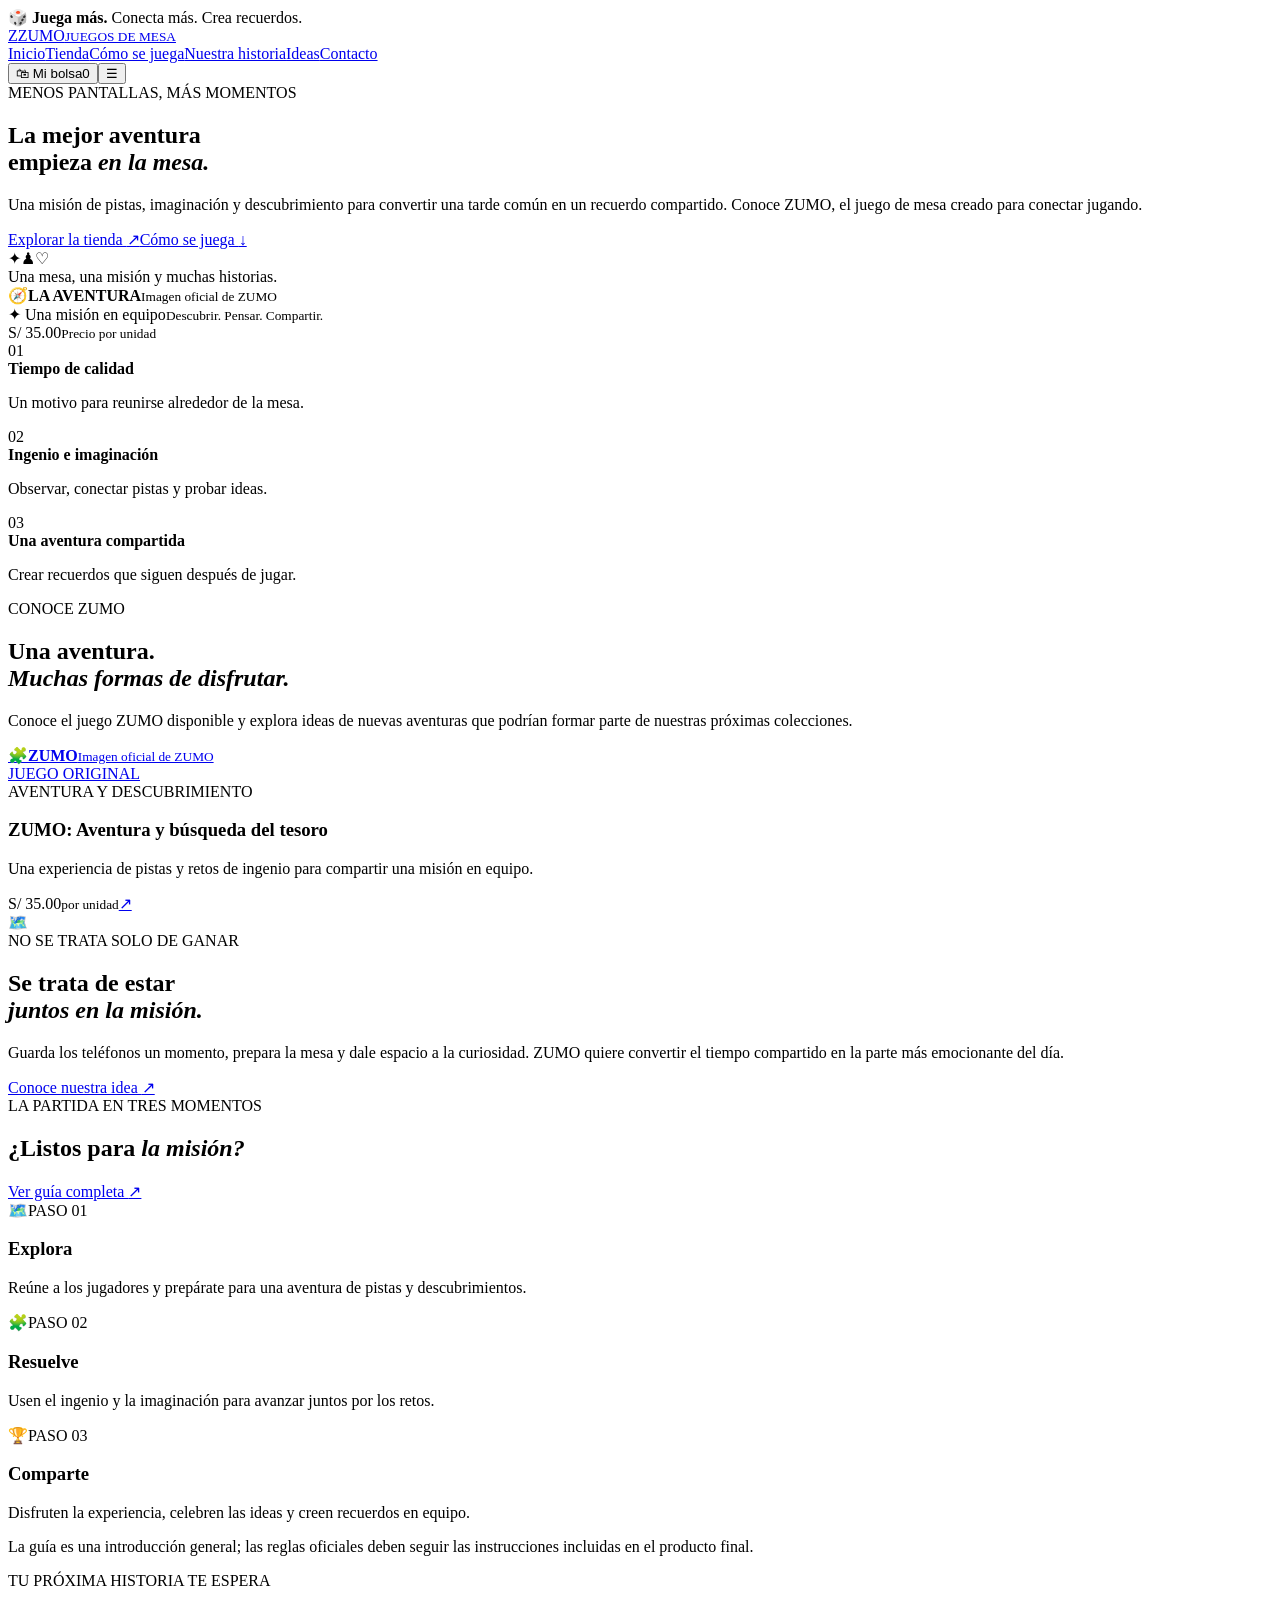
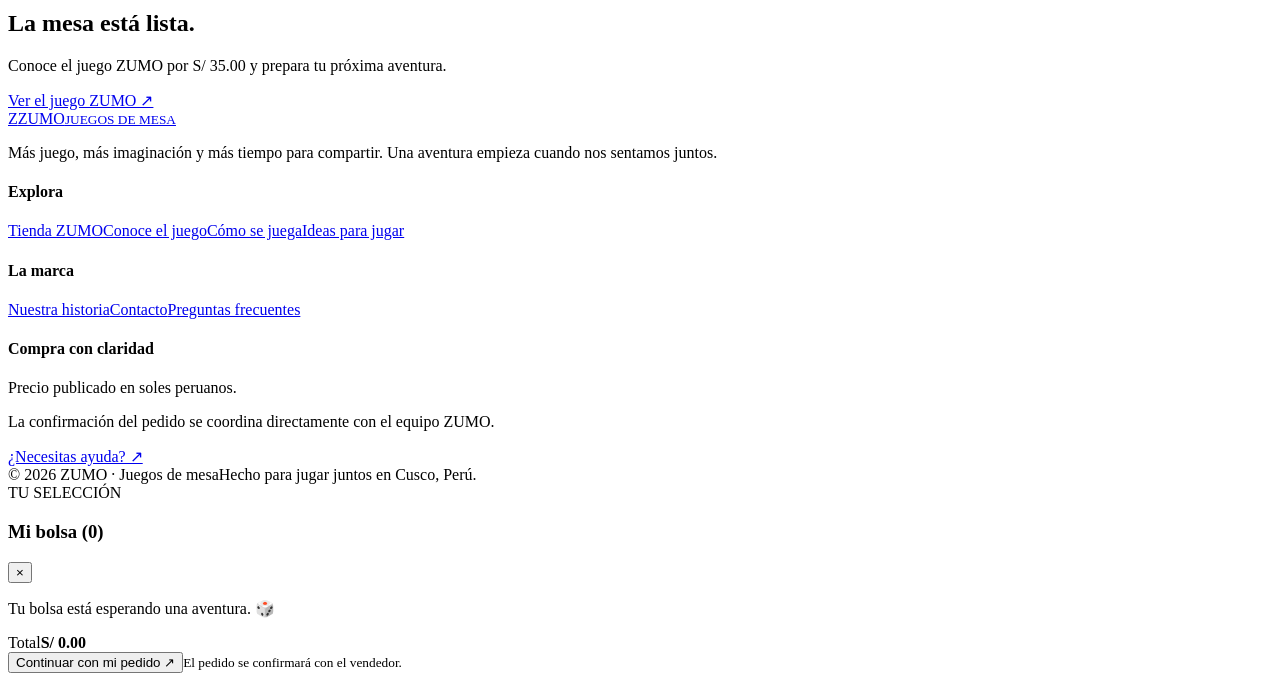
==== index.html @ 96796c55 "Add files via upload" ====
<!doctype html><html lang="es"><head><meta charset="utf-8"><meta name="viewport" content="width=device-width, initial-scale=1"><meta name="description" content="Descubre ZUMO, juego de mesa de aventura y búsqueda del tesoro por S/ 35.00. Una propuesta para compartir tiempo de calidad, imaginación y retos en equipo."><meta name="theme-color" content="#183f35"><meta property="og:title" content="ZUMO | Juegos de mesa para conectar jugando"><meta property="og:description" content="Descubre ZUMO, juego de mesa de aventura y búsqueda del tesoro por S/ 35.00. Una propuesta para compartir tiempo de calidad, imaginación y retos en equipo."><title>ZUMO | Juegos de mesa para conectar jugando</title><link rel="icon" href="assets/favicon.svg" type="image/svg+xml"><link rel="stylesheet" href="assets/style.css"></head><body><div class="announcement">🎲 <b>Juega más.</b> Conecta más. Crea recuerdos.</div><header class="site-header"><div class="nav-wrap"><a class="brand" href="index.html" aria-label="ZUMO, inicio"><span class="brand-mark">Z</span><span>ZUMO<small>JUEGOS DE MESA</small></span></a><nav class="nav-links" id="navLinks" aria-label="Navegación principal"><a class="active" href="index.html">Inicio</a><a class="" href="tienda/index.html">Tienda</a><a class="" href="como-jugar/index.html">Cómo se juega</a><a class="" href="nosotros/index.html">Nuestra historia</a><a class="" href="blog/index.html">Ideas</a><a class="" href="contacto/index.html">Contacto</a></nav><div class="nav-actions"><button class="cart-button" id="openCart" aria-label="Abrir bolsa de compras">🛍 <span class="cart-label">Mi bolsa</span><span class="cart-count" data-cart-count>0</span></button><button class="menu-toggle" id="menuToggle" aria-label="Abrir menú" aria-expanded="false">☰</button></div></div></header><main><section class="hero"><div class="hero-inner"><div class="hero-copy"><span class="eyebrow">MENOS PANTALLAS, MÁS MOMENTOS</span><h1>La mejor aventura<br>empieza <em>en la mesa.</em></h1><p>Una misión de pistas, imaginación y descubrimiento para convertir una tarde común en un recuerdo compartido. Conoce ZUMO, el juego de mesa creado para conectar jugando.</p><div class="hero-actions"><a class="btn btn-primary" href="tienda/index.html">Explorar la tienda <span>↗</span></a><a class="text-link" href="como-jugar/index.html">Cómo se juega <span>↓</span></a></div><div class="hero-proof"><div class="proof-icons"><span>✦</span><span>♟</span><span>♡</span></div><span>Una mesa, una misión y muchas historias.</span></div></div><div class="hero-art"><div class="hero-orbit"></div><div class="image-frame"><img src="assets/img/zumo-hero.webp" alt="ZUMO listo para una partida de aventura familiar" onerror="this.style.display='none'"><div class="image-placeholder"><span class="placeholder-icon">🧭</span><strong>LA AVENTURA</strong><small>Imagen oficial de ZUMO</small></div></div><div class="float-label float-one">✦ Una misión en equipo<small>Descubrir. Pensar. Compartir.</small></div><div class="float-label float-two">S/ 35.00<small>Precio por unidad</small></div></div></div></section><section class="benefits"><div class="benefit-grid"><div class="benefit"><span class="benefit-number">01</span><div><strong>Tiempo de calidad</strong><p>Un motivo para reunirse alrededor de la mesa.</p></div></div><div class="benefit"><span class="benefit-number">02</span><div><strong>Ingenio e imaginación</strong><p>Observar, conectar pistas y probar ideas.</p></div></div><div class="benefit"><span class="benefit-number">03</span><div><strong>Una aventura compartida</strong><p>Crear recuerdos que siguen después de jugar.</p></div></div></div></section><section class="section"><div class="page-wrap"><div class="section-heading"><div><span class="eyebrow">CONOCE ZUMO</span><h2 class="section-title">Una aventura.<br><em>Muchas formas de disfrutar.</em></h2></div><p>Conoce el juego ZUMO disponible y explora ideas de nuevas aventuras que podrían formar parte de nuestras próximas colecciones.</p></div><div class="product-grid"><article class="product-card" data-product-card data-search="zumo aventura búsqueda tesoro juego mesa familia ingenio" data-category="juegos"><a class="product-image" href="producto/zumo/index.html"><img src="assets/img/zumo-producto.webp" alt="Caja del juego de mesa ZUMO" onerror="this.style.display='none'"><div class="image-placeholder"><span class="placeholder-icon">🧩</span><strong>ZUMO</strong><small>Imagen oficial de ZUMO</small></div><span class="product-badge">JUEGO ORIGINAL</span></a><div class="product-card-body"><span class="eyebrow">AVENTURA Y DESCUBRIMIENTO</span><h3>ZUMO: Aventura y búsqueda del tesoro</h3><p>Una experiencia de pistas y retos de ingenio para compartir una misión en equipo.</p><div class="product-card-bottom"><span class="price">S/ 35.00<small>por unidad</small></span><a class="round-arrow" href="producto/zumo/index.html" aria-label="Ver detalles del juego ZUMO">↗</a></div></div></article><div class="story-band" style="grid-column:span 2"><div class="story-art">🗺️</div><div><span class="eyebrow">NO SE TRATA SOLO DE GANAR</span><h2>Se trata de estar<br><em>juntos en la misión.</em></h2><p>Guarda los teléfonos un momento, prepara la mesa y dale espacio a la curiosidad. ZUMO quiere convertir el tiempo compartido en la parte más emocionante del día.</p><a class="text-link" href="nosotros/index.html">Conoce nuestra idea <span>↗</span></a></div></div></div></div></section><section class="section" style="background:var(--cream)"><div class="page-wrap"><div class="section-heading"><div><span class="eyebrow">LA PARTIDA EN TRES MOMENTOS</span><h2 class="section-title">¿Listos para <em>la misión?</em></h2></div><a class="text-link" href="como-jugar/index.html">Ver guía completa <span>↗</span></a></div><div class="steps-grid"><article class="step-card"><span class="step-icon">🗺️</span><span class="step-number">PASO 01</span><h3>Explora</h3><p>Reúne a los jugadores y prepárate para una aventura de pistas y descubrimientos.</p></article><article class="step-card"><span class="step-icon">🧩</span><span class="step-number">PASO 02</span><h3>Resuelve</h3><p>Usen el ingenio y la imaginación para avanzar juntos por los retos.</p></article><article class="step-card"><span class="step-icon">🏆</span><span class="step-number">PASO 03</span><h3>Comparte</h3><p>Disfruten la experiencia, celebren las ideas y creen recuerdos en equipo.</p></article></div><p class="fine-print">La guía es una introducción general; las reglas oficiales deben seguir las instrucciones incluidas en el producto final.</p></div></section><section class="section"><div class="page-wrap"><div class="cta-band"><div><span class="eyebrow">TU PRÓXIMA HISTORIA TE ESPERA</span><h2>La mesa está lista.</h2><p>Conoce el juego ZUMO por S/ 35.00 y prepara tu próxima aventura.</p></div><a class="btn btn-primary" href="producto/zumo/index.html">Ver el juego ZUMO ↗</a></div></div></section></main><footer class="footer"><div class="footer-main"><div class="footer-intro"><a class="brand brand-footer" href="index.html"><span class="brand-mark">Z</span><span>ZUMO<small>JUEGOS DE MESA</small></span></a><p>Más juego, más imaginación y más tiempo para compartir. Una aventura empieza cuando nos sentamos juntos.</p></div><div class="footer-col"><h4>Explora</h4><a href="tienda/index.html">Tienda ZUMO</a><a href="producto/zumo/index.html">Conoce el juego</a><a href="como-jugar/index.html">Cómo se juega</a><a href="blog/index.html">Ideas para jugar</a></div><div class="footer-col"><h4>La marca</h4><a href="nosotros/index.html">Nuestra historia</a><a href="contacto/index.html">Contacto</a><a href="preguntas-frecuentes/index.html">Preguntas frecuentes</a></div><div class="footer-col"><h4>Compra con claridad</h4><p>Precio publicado en soles peruanos.</p><p>La confirmación del pedido se coordina directamente con el equipo ZUMO.</p><a href="contacto/index.html">¿Necesitas ayuda? ↗</a></div></div><div class="footer-bottom"><span>© 2026 ZUMO · Juegos de mesa</span><span>Hecho para jugar juntos en Cusco, Perú.</span></div></footer><div class="cart-backdrop" id="cartBackdrop"></div><aside class="cart-drawer" id="cartDrawer" aria-label="Bolsa de compras" aria-hidden="true"><div class="drawer-head"><div><span class="eyebrow">TU SELECCIÓN</span><h3>Mi bolsa <span id="drawerCount">(0)</span></h3></div><button id="closeCart" class="close-button" aria-label="Cerrar bolsa">×</button></div><div id="cartItems" class="cart-items"><p class="empty-cart">Tu bolsa está esperando una aventura. 🎲</p></div><div class="drawer-bottom"><div class="total-line"><span>Total</span><strong id="cartTotal">S/ 0.00</strong></div><button class="btn btn-primary checkout" id="checkout">Continuar con mi pedido ↗</button><small>El pedido se confirmará con el vendedor.</small><p id="whatsappNotice" class="fine-print" hidden>Configura el WhatsApp oficial en assets/config.js para recibir pedidos.</p></div></aside><div id="toast" role="status" aria-live="polite"></div><script src="assets/config.js"></script><script src="assets/app.js"></script></body></html>
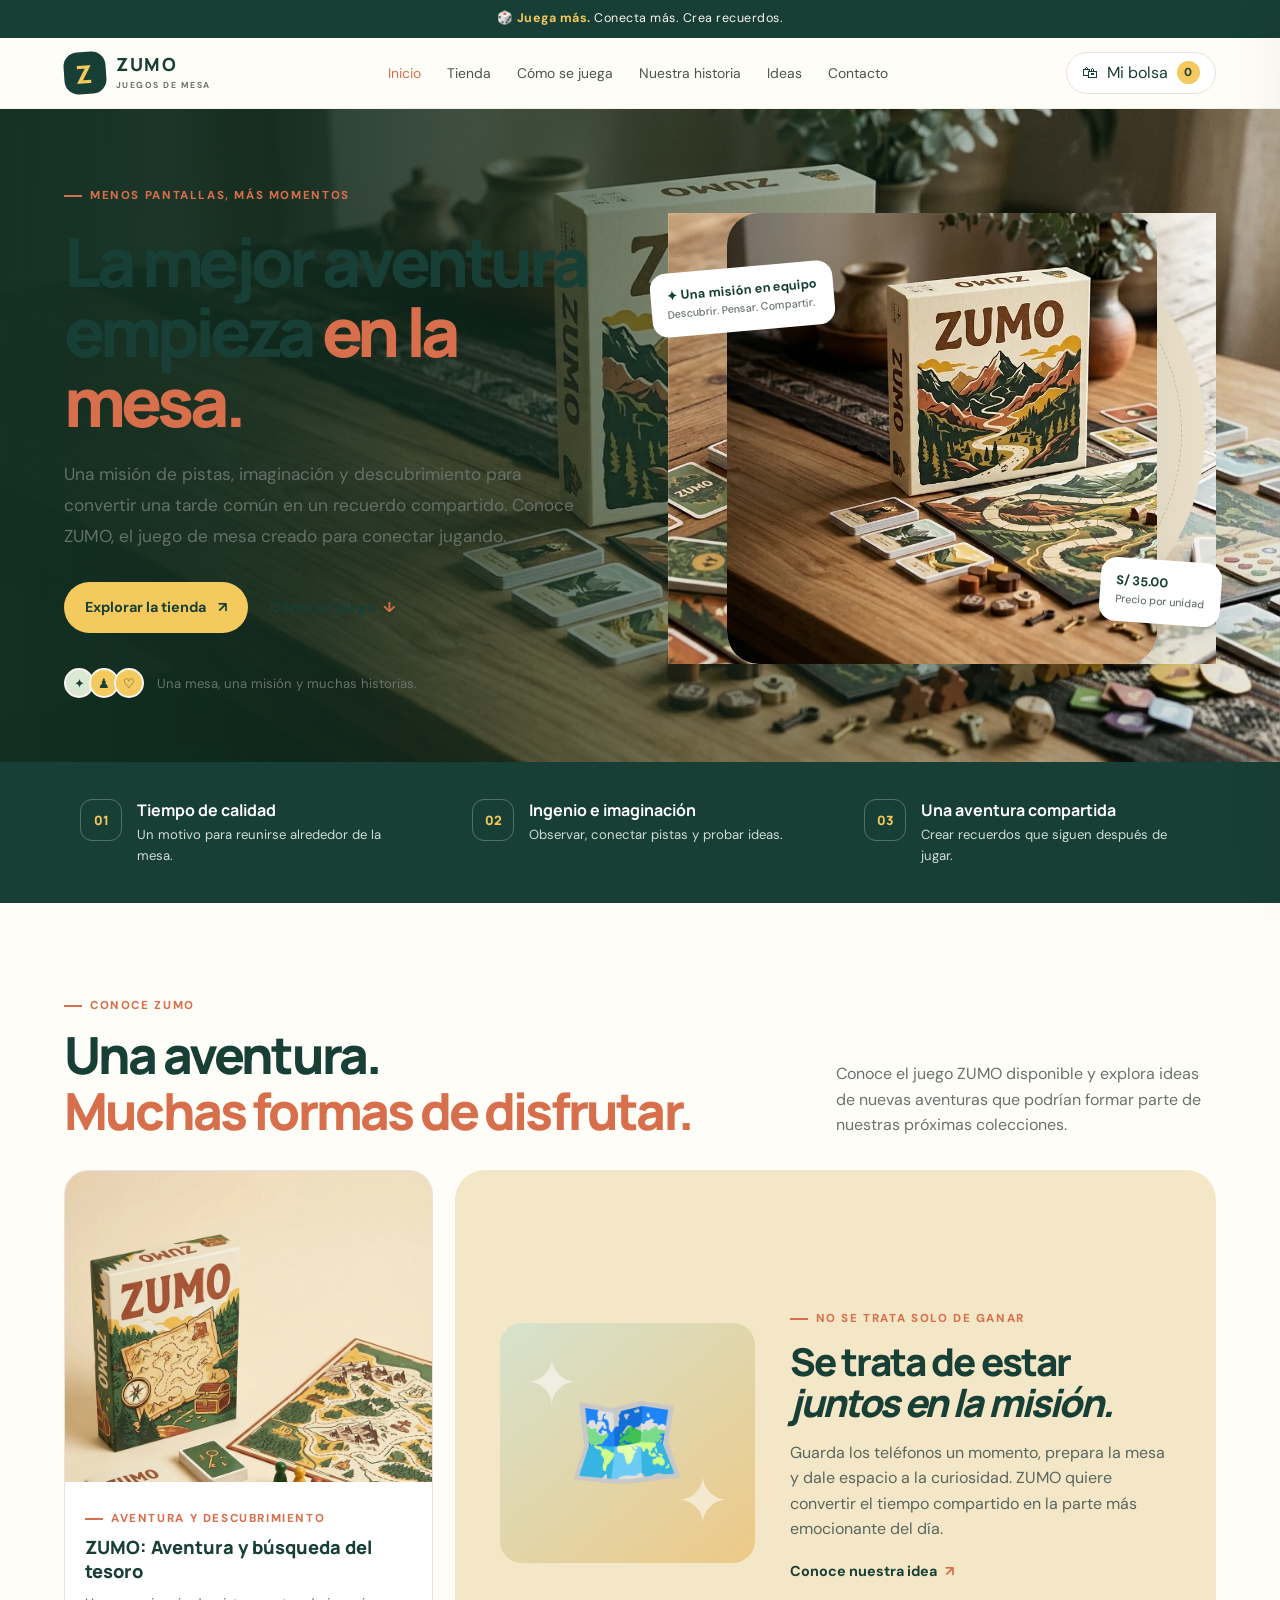
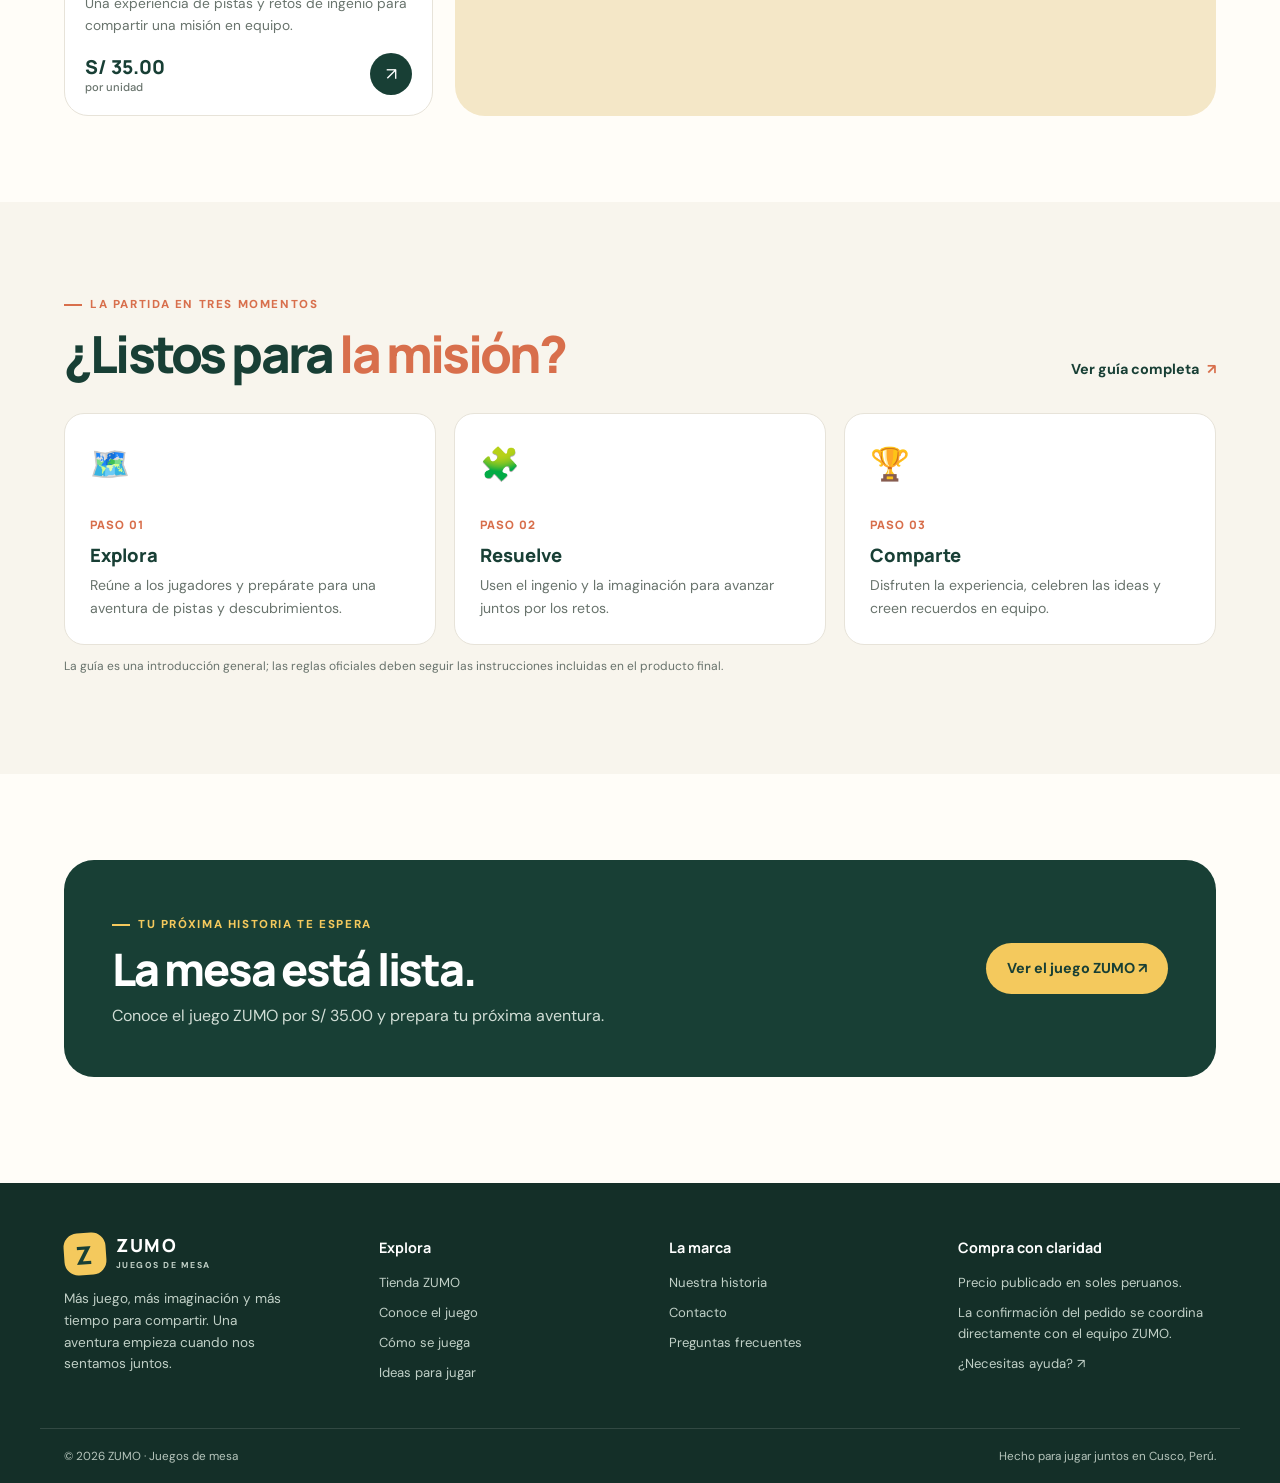
==== commit f51fbb4a: "Add files via upload" ====
--- a/index.html
+++ b/index.html
@@ -1 +1,23 @@
-<!doctype html><html lang="es"><head><meta charset="utf-8"><meta name="viewport" content="width=device-width, initial-scale=1"><meta name="description" content="Descubre ZUMO, juego de mesa de aventura y búsqueda del tesoro por S/ 35.00. Una propuesta para compartir tiempo de calidad, imaginación y retos en equipo."><meta name="theme-color" content="#183f35"><meta property="og:title" content="ZUMO | Juegos de mesa para conectar jugando"><meta property="og:description" content="Descubre ZUMO, juego de mesa de aventura y búsqueda del tesoro por S/ 35.00. Una propuesta para compartir tiempo de calidad, imaginación y retos en equipo."><title>ZUMO | Juegos de mesa para conectar jugando</title><link rel="icon" href="assets/favicon.svg" type="image/svg+xml"><link rel="stylesheet" href="assets/style.css"></head><body><div class="announcement">🎲 <b>Juega más.</b> Conecta más. Crea recuerdos.</div><header class="site-header"><div class="nav-wrap"><a class="brand" href="index.html" aria-label="ZUMO, inicio"><span class="brand-mark">Z</span><span>ZUMO<small>JUEGOS DE MESA</small></span></a><nav class="nav-links" id="navLinks" aria-label="Navegación principal"><a class="active" href="index.html">Inicio</a><a class="" href="tienda/index.html">Tienda</a><a class="" href="como-jugar/index.html">Cómo se juega</a><a class="" href="nosotros/index.html">Nuestra historia</a><a class="" href="blog/index.html">Ideas</a><a class="" href="contacto/index.html">Contacto</a></nav><div class="nav-actions"><button class="cart-button" id="openCart" aria-label="Abrir bolsa de compras">🛍 <span class="cart-label">Mi bolsa</span><span class="cart-count" data-cart-count>0</span></button><button class="menu-toggle" id="menuToggle" aria-label="Abrir menú" aria-expanded="false">☰</button></div></div></header><main><section class="hero"><div class="hero-inner"><div class="hero-copy"><span class="eyebrow">MENOS PANTALLAS, MÁS MOMENTOS</span><h1>La mejor aventura<br>empieza <em>en la mesa.</em></h1><p>Una misión de pistas, imaginación y descubrimiento para convertir una tarde común en un recuerdo compartido. Conoce ZUMO, el juego de mesa creado para conectar jugando.</p><div class="hero-actions"><a class="btn btn-primary" href="tienda/index.html">Explorar la tienda <span>↗</span></a><a class="text-link" href="como-jugar/index.html">Cómo se juega <span>↓</span></a></div><div class="hero-proof"><div class="proof-icons"><span>✦</span><span>♟</span><span>♡</span></div><span>Una mesa, una misión y muchas historias.</span></div></div><div class="hero-art"><div class="hero-orbit"></div><div class="image-frame"><img src="assets/img/zumo-hero.webp" alt="ZUMO listo para una partida de aventura familiar" onerror="this.style.display='none'"><div class="image-placeholder"><span class="placeholder-icon">🧭</span><strong>LA AVENTURA</strong><small>Imagen oficial de ZUMO</small></div></div><div class="float-label float-one">✦ Una misión en equipo<small>Descubrir. Pensar. Compartir.</small></div><div class="float-label float-two">S/ 35.00<small>Precio por unidad</small></div></div></div></section><section class="benefits"><div class="benefit-grid"><div class="benefit"><span class="benefit-number">01</span><div><strong>Tiempo de calidad</strong><p>Un motivo para reunirse alrededor de la mesa.</p></div></div><div class="benefit"><span class="benefit-number">02</span><div><strong>Ingenio e imaginación</strong><p>Observar, conectar pistas y probar ideas.</p></div></div><div class="benefit"><span class="benefit-number">03</span><div><strong>Una aventura compartida</strong><p>Crear recuerdos que siguen después de jugar.</p></div></div></div></section><section class="section"><div class="page-wrap"><div class="section-heading"><div><span class="eyebrow">CONOCE ZUMO</span><h2 class="section-title">Una aventura.<br><em>Muchas formas de disfrutar.</em></h2></div><p>Conoce el juego ZUMO disponible y explora ideas de nuevas aventuras que podrían formar parte de nuestras próximas colecciones.</p></div><div class="product-grid"><article class="product-card" data-product-card data-search="zumo aventura búsqueda tesoro juego mesa familia ingenio" data-category="juegos"><a class="product-image" href="producto/zumo/index.html"><img src="assets/img/zumo-producto.webp" alt="Caja del juego de mesa ZUMO" onerror="this.style.display='none'"><div class="image-placeholder"><span class="placeholder-icon">🧩</span><strong>ZUMO</strong><small>Imagen oficial de ZUMO</small></div><span class="product-badge">JUEGO ORIGINAL</span></a><div class="product-card-body"><span class="eyebrow">AVENTURA Y DESCUBRIMIENTO</span><h3>ZUMO: Aventura y búsqueda del tesoro</h3><p>Una experiencia de pistas y retos de ingenio para compartir una misión en equipo.</p><div class="product-card-bottom"><span class="price">S/ 35.00<small>por unidad</small></span><a class="round-arrow" href="producto/zumo/index.html" aria-label="Ver detalles del juego ZUMO">↗</a></div></div></article><div class="story-band" style="grid-column:span 2"><div class="story-art">🗺️</div><div><span class="eyebrow">NO SE TRATA SOLO DE GANAR</span><h2>Se trata de estar<br><em>juntos en la misión.</em></h2><p>Guarda los teléfonos un momento, prepara la mesa y dale espacio a la curiosidad. ZUMO quiere convertir el tiempo compartido en la parte más emocionante del día.</p><a class="text-link" href="nosotros/index.html">Conoce nuestra idea <span>↗</span></a></div></div></div></div></section><section class="section" style="background:var(--cream)"><div class="page-wrap"><div class="section-heading"><div><span class="eyebrow">LA PARTIDA EN TRES MOMENTOS</span><h2 class="section-title">¿Listos para <em>la misión?</em></h2></div><a class="text-link" href="como-jugar/index.html">Ver guía completa <span>↗</span></a></div><div class="steps-grid"><article class="step-card"><span class="step-icon">🗺️</span><span class="step-number">PASO 01</span><h3>Explora</h3><p>Reúne a los jugadores y prepárate para una aventura de pistas y descubrimientos.</p></article><article class="step-card"><span class="step-icon">🧩</span><span class="step-number">PASO 02</span><h3>Resuelve</h3><p>Usen el ingenio y la imaginación para avanzar juntos por los retos.</p></article><article class="step-card"><span class="step-icon">🏆</span><span class="step-number">PASO 03</span><h3>Comparte</h3><p>Disfruten la experiencia, celebren las ideas y creen recuerdos en equipo.</p></article></div><p class="fine-print">La guía es una introducción general; las reglas oficiales deben seguir las instrucciones incluidas en el producto final.</p></div></section><section class="section"><div class="page-wrap"><div class="cta-band"><div><span class="eyebrow">TU PRÓXIMA HISTORIA TE ESPERA</span><h2>La mesa está lista.</h2><p>Conoce el juego ZUMO por S/ 35.00 y prepara tu próxima aventura.</p></div><a class="btn btn-primary" href="producto/zumo/index.html">Ver el juego ZUMO ↗</a></div></div></section></main><footer class="footer"><div class="footer-main"><div class="footer-intro"><a class="brand brand-footer" href="index.html"><span class="brand-mark">Z</span><span>ZUMO<small>JUEGOS DE MESA</small></span></a><p>Más juego, más imaginación y más tiempo para compartir. Una aventura empieza cuando nos sentamos juntos.</p></div><div class="footer-col"><h4>Explora</h4><a href="tienda/index.html">Tienda ZUMO</a><a href="producto/zumo/index.html">Conoce el juego</a><a href="como-jugar/index.html">Cómo se juega</a><a href="blog/index.html">Ideas para jugar</a></div><div class="footer-col"><h4>La marca</h4><a href="nosotros/index.html">Nuestra historia</a><a href="contacto/index.html">Contacto</a><a href="preguntas-frecuentes/index.html">Preguntas frecuentes</a></div><div class="footer-col"><h4>Compra con claridad</h4><p>Precio publicado en soles peruanos.</p><p>La confirmación del pedido se coordina directamente con el equipo ZUMO.</p><a href="contacto/index.html">¿Necesitas ayuda? ↗</a></div></div><div class="footer-bottom"><span>© 2026 ZUMO · Juegos de mesa</span><span>Hecho para jugar juntos en Cusco, Perú.</span></div></footer><div class="cart-backdrop" id="cartBackdrop"></div><aside class="cart-drawer" id="cartDrawer" aria-label="Bolsa de compras" aria-hidden="true"><div class="drawer-head"><div><span class="eyebrow">TU SELECCIÓN</span><h3>Mi bolsa <span id="drawerCount">(0)</span></h3></div><button id="closeCart" class="close-button" aria-label="Cerrar bolsa">×</button></div><div id="cartItems" class="cart-items"><p class="empty-cart">Tu bolsa está esperando una aventura. 🎲</p></div><div class="drawer-bottom"><div class="total-line"><span>Total</span><strong id="cartTotal">S/ 0.00</strong></div><button class="btn btn-primary checkout" id="checkout">Continuar con mi pedido ↗</button><small>El pedido se confirmará con el vendedor.</small><p id="whatsappNotice" class="fine-print" hidden>Configura el WhatsApp oficial en assets/config.js para recibir pedidos.</p></div></aside><div id="toast" role="status" aria-live="polite"></div><script src="assets/config.js"></script><script src="assets/app.js"></script></body></html>+<!doctype html><html lang="es"><head><meta charset="utf-8"><meta name="viewport" content="width=device-width, initial-scale=1"><meta name="description" content="Descubre ZUMO, juego de mesa de aventura y búsqueda del tesoro por S/ 35.00. Una propuesta para compartir tiempo de calidad, imaginación y retos en equipo."><meta name="theme-color" content="#183f35"><meta property="og:title" content="ZUMO | Juegos de mesa para conectar jugando"><meta property="og:description" content="Descubre ZUMO, juego de mesa de aventura y búsqueda del tesoro por S/ 35.00. Una propuesta para compartir tiempo de calidad, imaginación y retos en equipo."><title>ZUMO | Juegos de mesa para conectar jugando</title><link rel="icon" href="assets/favicon.svg" type="image/svg+xml"><style>@import url('https://fonts.googleapis.com/css2?family=DM+Sans:wght@400;500;600;700&family=Manrope:wght@400;500;600;700;800&display=swap');
+:root{--forest:#183f35;--forest2:#245347;--cream:#f8f5ed;--paper:#fffdf8;--yellow:#f4c95d;--terra:#d86f4c;--ink:#1d2925;--muted:#68736c;--line:#e7e3d9;--shadow:0 18px 50px #1d292512;--radius:24px}*{box-sizing:border-box}html{scroll-behavior:smooth}body{margin:0;background:var(--paper);color:var(--ink);font-family:'DM Sans',sans-serif;line-height:1.6}body.locked{overflow:hidden}a{color:inherit;text-decoration:none}button,input,textarea,select{font:inherit}button,a,select{ -webkit-tap-highlight-color:transparent}button{cursor:pointer}.announcement{background:var(--forest);color:#f8f5ed;text-align:center;font-size:.78rem;letter-spacing:.04em;padding:9px 18px}.announcement b{color:var(--yellow)}.site-header{position:sticky;top:0;z-index:20;background:#fffdf8ed;backdrop-filter:blur(16px);border-bottom:1px solid #e7e3d980}.nav-wrap{max-width:1200px;margin:auto;padding:14px 24px;display:flex;align-items:center;gap:28px}.brand{display:inline-flex;align-items:center;gap:10px;font:800 1.13rem Manrope,sans-serif;letter-spacing:.09em;line-height:1;color:var(--forest);flex-shrink:0}.brand-mark{width:42px;height:42px;border-radius:14px;background:var(--forest);color:var(--yellow);display:grid;place-items:center;font:800 1.55rem Manrope,sans-serif;transform:rotate(-4deg)}.brand small{display:block;font:700 .54rem 'DM Sans',sans-serif;letter-spacing:.17em;margin-top:5px;color:var(--muted)}.nav-links{display:flex;align-items:center;justify-content:center;gap:26px;margin:auto;font-size:.87rem;color:#47554d}.nav-links a{transition:color .2s}.nav-links a:hover,.nav-links a.active{color:var(--terra)}.nav-actions{display:flex;align-items:center;gap:10px}.icon-button,.cart-button,.menu-toggle{border:1px solid var(--line);background:white;border-radius:999px;min-height:42px;padding:0 15px;color:var(--forest);display:flex;align-items:center;gap:9px}.cart-count{display:grid;place-items:center;background:var(--yellow);color:var(--forest);font-size:.72rem;font-weight:800;border-radius:50%;width:23px;height:23px}.menu-toggle{display:none;font-size:1.2rem;padding:0;width:42px;justify-content:center}.btn{display:inline-flex;align-items:center;justify-content:center;gap:12px;border:0;border-radius:999px;padding:14px 21px;font-weight:700;font-size:.9rem;transition:transform .2s,box-shadow .2s,background .2s}.btn:hover{transform:translateY(-2px);box-shadow:0 10px 22px #183f3520}.btn-primary{background:var(--yellow);color:var(--forest)}.btn-dark{background:var(--forest);color:white}.btn-light{background:white;color:var(--forest);border:1px solid var(--line)}.text-link{font-weight:700;color:var(--forest);font-size:.9rem}.text-link span{color:var(--terra);margin-left:5px}.page-wrap{max-width:1200px;margin:auto;padding:0 24px}.eyebrow{font-size:.72rem;font-weight:800;letter-spacing:.14em;color:var(--terra);text-transform:uppercase;display:inline-flex;align-items:center;gap:8px}.eyebrow:before{content:'';width:18px;height:2px;background:currentColor}.hero{background:var(--cream);overflow:hidden}.hero-inner{max-width:1200px;margin:auto;min-height:570px;padding:70px 24px 64px;display:grid;grid-template-columns:1fr 1fr;align-items:center;gap:55px}.hero h1,.page-hero h1{font:800 clamp(2.8rem,5.3vw,5rem)/1.03 Manrope,sans-serif;letter-spacing:-.065em;color:var(--forest);margin:22px 0}.hero h1 em,.section-title em,.page-hero h1 em{font-style:normal;color:var(--terra)}.hero-copy>p{max-width:510px;color:#647168;font-size:1.08rem;line-height:1.8}.hero-actions{display:flex;align-items:center;gap:22px;flex-wrap:wrap;margin-top:30px}.hero-proof{display:flex;align-items:center;gap:13px;margin-top:35px;color:var(--muted);font-size:.82rem}.proof-icons{display:flex}.proof-icons span{width:30px;height:30px;border:2px solid var(--cream);margin-left:-5px;border-radius:50%;display:grid;place-items:center;background:var(--yellow);color:var(--forest)}.proof-icons span:first-child{margin-left:0;background:#dbe8d4}.hero-art{position:relative;min-height:420px;display:grid;place-items:center}.hero-orbit{position:absolute;width:min(100%,440px);aspect-ratio:1;border-radius:50%;background:#e9dfc9;right:2%;top:0}.hero-orbit:before,.hero-orbit:after{content:'';position:absolute;border:1px dashed #c9bca0;border-radius:50%;inset:23px}.hero-orbit:after{inset:54px}.image-frame{position:relative;z-index:1;width:min(100%,430px);aspect-ratio:4/4.2;border-radius:32px;overflow:hidden;background:linear-gradient(145deg,#d6dfc7,#f3dca1);box-shadow:var(--shadow);display:grid;place-items:center}.image-frame img,.product-image img,.feature-image img,.article-image img{width:100%;height:100%;object-fit:cover;display:block}.image-placeholder{position:absolute;inset:0;display:flex;flex-direction:column;align-items:center;justify-content:center;text-align:center;padding:24px;background:radial-gradient(circle at 20% 20%,#fff8 0 2px,transparent 3px),linear-gradient(145deg,#dce5d1,#f2d9a1);color:var(--forest)}.image-placeholder .placeholder-icon{font-size:4.5rem;filter:drop-shadow(0 10px 8px #183f3520)}.image-placeholder strong{font:800 1.7rem Manrope,sans-serif;letter-spacing:.08em}.image-placeholder small{font-size:.75rem;max-width:210px;margin-top:5px;color:#52655a}.float-label{position:absolute;z-index:2;border-radius:16px;background:white;padding:13px 16px;box-shadow:var(--shadow);font-size:.8rem;font-weight:700;color:var(--forest)}.float-label small{display:block;font-size:.67rem;color:var(--muted);font-weight:500}.float-one{top:12%;left:-3%;transform:rotate(-5deg)}.float-two{bottom:9%;right:-1%;transform:rotate(4deg)}.section{padding:86px 0}.section-heading{display:flex;align-items:end;justify-content:space-between;gap:30px;margin-bottom:32px}.section-heading p{max-width:380px;color:var(--muted);margin:0}.section-title{font:800 clamp(2.1rem,4vw,3.5rem)/1.08 Manrope,sans-serif;letter-spacing:-.055em;color:var(--forest);margin:12px 0 0}.benefits{background:var(--forest);color:white}.benefit-grid{max-width:1200px;margin:auto;padding:25px 24px;display:grid;grid-template-columns:repeat(3,1fr);gap:24px}.benefit{display:flex;align-items:flex-start;gap:15px;padding:12px 16px}.benefit-number{font:800 .8rem Manrope;color:var(--yellow);border:1px solid #ffffff42;border-radius:12px;width:42px;height:42px;display:grid;place-items:center;flex-shrink:0}.benefit strong{display:block;font:700 1rem Manrope;margin-bottom:3px}.benefit p{font-size:.82rem;color:#d0ddd5;margin:0}.product-grid{display:grid;grid-template-columns:repeat(3,1fr);gap:22px}.product-card{border:1px solid var(--line);border-radius:var(--radius);overflow:hidden;background:white;transition:transform .25s,box-shadow .25s}.product-card:hover{transform:translateY(-5px);box-shadow:var(--shadow)}.product-image{position:relative;aspect-ratio:1.18;background:#e9e5d9;overflow:hidden;display:grid;place-items:center}.product-image .image-placeholder{background:linear-gradient(140deg,#e0e7d7,#f2dfb3)}.product-image .image-placeholder .placeholder-icon{font-size:3.5rem}.product-image .image-placeholder strong{font-size:1.25rem}.product-badge{position:absolute;top:14px;left:14px;border-radius:999px;background:var(--yellow);color:var(--forest);font-size:.66rem;font-weight:800;letter-spacing:.06em;padding:7px 11px}.product-card-body{padding:20px}.product-card-body h3{font:800 1.14rem/1.3 Manrope;color:var(--forest);margin:8px 0}.product-card-body p{font-size:.86rem;color:var(--muted);margin:0 0 17px}.product-card-bottom{display:flex;align-items:center;justify-content:space-between;gap:12px}.price{font:800 1.2rem Manrope;color:var(--forest)}.price small{display:block;font:500 .7rem 'DM Sans';color:var(--muted)}.round-arrow{width:42px;height:42px;border:0;border-radius:50%;background:var(--forest);color:white;font-size:1.1rem;display:grid;place-items:center}.empty-state{grid-column:1/-1;padding:30px;border:1px dashed var(--line);border-radius:18px;color:var(--muted)}.story-band{background:#f4e7c7;border-radius:30px;padding:45px;display:grid;grid-template-columns:.8fr 1.2fr;align-items:center;gap:35px}.story-art{min-height:240px;border-radius:22px;background:linear-gradient(140deg,#d6e2cd,#edc987);display:grid;place-items:center;font-size:6rem;position:relative;overflow:hidden}.story-art:before,.story-art:after{content:'✦';position:absolute;color:#fff8;font-size:4rem}.story-art:before{top:10px;left:25px}.story-art:after{bottom:10px;right:25px}.story-band h2{font:800 clamp(2rem,3vw,3rem)/1.08 Manrope;letter-spacing:-.05em;color:var(--forest);margin:12px 0}.story-band p{color:#59665e;max-width:530px}.steps-grid{display:grid;grid-template-columns:repeat(3,1fr);gap:18px}.step-card{border:1px solid var(--line);border-radius:20px;padding:25px;background:white}.step-icon{font-size:2rem;display:block;margin-bottom:20px}.step-card .step-number{font:800 .72rem Manrope;color:var(--terra);letter-spacing:.1em}.step-card h3{font:800 1.15rem Manrope;color:var(--forest);margin:6px 0}.step-card p{font-size:.88rem;color:var(--muted);margin:0}.cta-band{background:var(--forest);color:white;border-radius:30px;padding:48px;display:flex;align-items:center;justify-content:space-between;gap:30px}.cta-band h2{font:800 clamp(2rem,3.5vw,3rem)/1.08 Manrope;letter-spacing:-.05em;margin:10px 0}.cta-band p{color:#d0ddd5;margin:0}.cta-band .eyebrow{color:var(--yellow)}.footer{background:#142f28;color:white;margin-top:20px}.footer-main{max-width:1200px;margin:auto;padding:50px 24px 36px;display:grid;grid-template-columns:1.1fr 1fr 1fr 1fr;gap:32px}.brand-footer{color:white}.brand-footer .brand-mark{background:var(--yellow);color:var(--forest)}.brand-footer small{color:#c1d0c7}.footer-intro p{color:#c1d0c7;font-size:.85rem;max-width:230px}.footer-col h4{font:700 .9rem Manrope;margin:5px 0 15px}.footer-col a,.footer-col p{display:block;color:#c1d0c7;font-size:.82rem;margin:9px 0}.footer-col a:hover{color:var(--yellow)}.footer-bottom{border-top:1px solid #ffffff20;max-width:1200px;margin:auto;padding:18px 24px;display:flex;justify-content:space-between;gap:18px;color:#b6c5bc;font-size:.73rem}.page-hero{background:var(--cream);padding:62px 0}.page-hero-inner{max-width:1200px;margin:auto;padding:0 24px;display:grid;grid-template-columns:1fr .75fr;align-items:center;gap:45px}.page-hero h1{font-size:clamp(2.6rem,5vw,4.4rem);margin:16px 0}.page-hero p{max-width:590px;color:var(--muted);font-size:1rem}.page-hero-art{min-height:250px;border-radius:25px;background:linear-gradient(140deg,#d8e4d1,#f1d79d);display:grid;place-items:center;font-size:6rem;position:relative;overflow:hidden}.page-hero-art:after{content:'ZUMO';position:absolute;font:800 3rem Manrope;color:#183f3512;letter-spacing:.15em;bottom:12px;right:16px}.breadcrumbs{font-size:.78rem;color:var(--muted);padding:20px 0}.breadcrumbs a{color:var(--forest);font-weight:700}.catalog-tools{display:flex;align-items:center;justify-content:space-between;gap:15px;flex-wrap:wrap;margin-bottom:24px}.search-field{display:flex;align-items:center;gap:10px;border:1px solid var(--line);border-radius:999px;background:white;padding:0 16px;min-height:48px;flex:1;max-width:430px}.search-field input{border:0;outline:0;background:transparent;width:100%;min-width:0}.filter-pills{display:flex;gap:8px;flex-wrap:wrap}.filter-pills button{border:1px solid var(--line);background:white;border-radius:999px;padding:10px 15px;font-size:.8rem;color:var(--muted)}.filter-pills button.active{background:var(--forest);color:white;border-color:var(--forest)}.catalog-count{font-size:.8rem;color:var(--muted);margin-bottom:16px}.product-detail{display:grid;grid-template-columns:1fr 1fr;gap:60px;align-items:start;padding:45px 0 85px}.detail-gallery{position:sticky;top:100px}.detail-main-image{position:relative;aspect-ratio:1/1.02;border-radius:28px;overflow:hidden;background:#e8e5d8;display:grid;place-items:center}.detail-main-image .image-placeholder .placeholder-icon{font-size:6rem}.detail-thumbs{display:grid;grid-template-columns:repeat(3,1fr);gap:12px;margin-top:12px}.detail-thumb{aspect-ratio:1.25;border:1px solid var(--line);border-radius:14px;overflow:hidden;background:#f0ebdd;display:grid;place-items:center;font-size:1.8rem;color:var(--forest)}.detail-info{padding-top:15px}.detail-info h1{font:800 clamp(2.2rem,4vw,3.5rem)/1.08 Manrope;letter-spacing:-.06em;color:var(--forest);margin:14px 0}.detail-info .lead{font-size:1rem;color:var(--muted);line-height:1.8}.detail-price{font:800 1.8rem Manrope;color:var(--forest);margin:24px 0 4px}.detail-price small{font:500 .78rem 'DM Sans';color:var(--muted);display:block}.stock-note{display:flex;align-items:center;gap:8px;color:#3f7957;font-size:.8rem;margin:12px 0 24px}.stock-dot{width:8px;height:8px;border-radius:50%;background:#4d9c6c}.quantity-row{display:flex;gap:12px;align-items:center;margin:22px 0}.quantity{display:flex;align-items:center;border:1px solid var(--line);border-radius:999px;overflow:hidden;height:48px}.quantity button{width:42px;height:48px;border:0;background:white;color:var(--forest);font-size:1.15rem}.quantity span{width:25px;text-align:center;font-weight:700}.quantity-row .btn{flex:1}.detail-points{list-style:none;padding:0;margin:26px 0;border-top:1px solid var(--line)}.detail-points li{padding:12px 0;border-bottom:1px solid var(--line);font-size:.88rem;color:#48574e}.detail-points li span{color:var(--terra);font-weight:800;margin-right:10px}.fine-print{font-size:.75rem;color:var(--muted)}.accordion{border-top:1px solid var(--line)}.accordion details{border-bottom:1px solid var(--line);padding:18px 0}.accordion summary{font-weight:700;color:var(--forest);cursor:pointer;list-style:none;display:flex;justify-content:space-between;gap:20px}.accordion summary:after{content:'+';font-size:1.2rem}.accordion details[open] summary:after{content:'−'}.accordion details p{font-size:.9rem;color:var(--muted);max-width:800px}.content-narrow{max-width:850px;margin:auto}.content-narrow h2{font:800 1.6rem Manrope;color:var(--forest);margin:34px 0 10px}.content-narrow p,.content-narrow li{color:#58655d}.contact-grid{display:grid;grid-template-columns:.8fr 1.2fr;gap:40px}.contact-card{background:var(--forest);color:white;border-radius:24px;padding:30px}.contact-card h2{font:800 1.8rem Manrope;margin:0 0 12px}.contact-card p{color:#d0ddd5;font-size:.9rem}.contact-method{border-top:1px solid #ffffff2b;padding:16px 0}.contact-method strong{display:block;color:var(--yellow);font-size:.8rem}.contact-method span{font-size:.9rem}.form-card{border:1px solid var(--line);border-radius:24px;padding:30px;background:white}.form-card h2{font:800 1.7rem Manrope;color:var(--forest);margin:0 0 5px}.form-card>p{color:var(--muted);font-size:.87rem;margin-top:0}.form-grid{display:grid;grid-template-columns:1fr 1fr;gap:16px}.field{display:flex;flex-direction:column;gap:7px;margin:10px 0}.field.full{grid-column:1/-1}.field label{font-size:.8rem;font-weight:700;color:var(--forest)}.field input,.field textarea,.field select{border:1px solid var(--line);border-radius:12px;padding:13px 14px;outline:0;background:#fffdf9;width:100%}.field input:focus,.field textarea:focus{border-color:var(--forest)}.field textarea{min-height:130px;resize:vertical}.notice{background:#f5edda;color:#675b3f;border-radius:12px;padding:14px;font-size:.8rem;margin:15px 0}.about-values{display:grid;grid-template-columns:repeat(3,1fr);gap:18px}.value-card{padding:25px;border:1px solid var(--line);border-radius:20px}.value-card span{font-size:2rem}.value-card h3{font:800 1.05rem Manrope;color:var(--forest)}.value-card p{font-size:.86rem;color:var(--muted)}.blog-grid{display:grid;grid-template-columns:repeat(3,1fr);gap:20px}.article-card{border:1px solid var(--line);border-radius:20px;overflow:hidden;background:white}.article-image{height:180px;background:linear-gradient(135deg,#dce5d1,#f1d79d);display:grid;place-items:center;font-size:3.5rem}.article-body{padding:20px}.article-tag{font-size:.68rem;text-transform:uppercase;letter-spacing:.1em;color:var(--terra);font-weight:800}.article-body h3{font:800 1.15rem/1.3 Manrope;color:var(--forest);margin:10px 0}.article-body p{font-size:.85rem;color:var(--muted)}.article-body a{font-size:.82rem;font-weight:800;color:var(--forest)}.cart-backdrop{position:fixed;inset:0;background:#10261fcc;z-index:50;opacity:0;pointer-events:none;transition:opacity .25s}.cart-backdrop.open{opacity:1;pointer-events:auto}.cart-drawer{position:fixed;right:0;top:0;height:100dvh;width:min(440px,100%);background:var(--paper);z-index:51;transform:translateX(105%);transition:transform .3s;display:flex;flex-direction:column;padding:25px;box-shadow:-20px 0 60px #0001}.cart-drawer.open{transform:translateX(0)}.drawer-head{display:flex;align-items:center;justify-content:space-between;border-bottom:1px solid var(--line);padding-bottom:20px}.drawer-head h3{font:800 1.6rem Manrope;color:var(--forest);margin:6px 0 0}.close-button{width:40px;height:40px;border:1px solid var(--line);border-radius:50%;background:white;font-size:1.5rem}.cart-items{overflow:auto;flex:1;padding:15px 0}.empty-cart{text-align:center;padding:50px 10px;color:var(--muted)}.cart-line{display:grid;grid-template-columns:64px 1fr auto;gap:13px;padding:14px 0;border-bottom:1px solid var(--line);align-items:center}.cart-line-art{width:64px;height:64px;border-radius:13px;background:#e0e7d7;display:grid;place-items:center;font-size:1.8rem}.cart-line strong{display:block;color:var(--forest);font-size:.86rem}.cart-line small{color:var(--muted)}.remove-line{border:0;background:none;color:var(--terra);font-size:.75rem;padding:5px 0}.drawer-bottom{border-top:1px solid var(--line);padding-top:20px}.total-line{display:flex;justify-content:space-between;font-size:.9rem;margin-bottom:15px}.total-line strong{font:800 1.3rem Manrope;color:var(--forest)}.checkout{width:100%}.drawer-bottom>small{display:block;text-align:center;color:var(--muted);font-size:.72rem;margin-top:10px}#toast{position:fixed;left:50%;bottom:24px;transform:translate(-50%,20px);opacity:0;pointer-events:none;background:var(--forest);color:white;border-radius:999px;padding:13px 20px;z-index:70;box-shadow:var(--shadow);font-size:.84rem;transition:.25s;max-width:calc(100% - 30px);text-align:center}#toast.show{opacity:1;transform:translate(-50%,0)}.mobile-menu{display:none}.no-results{padding:30px;text-align:center;color:var(--muted)}.faq-layout{display:grid;grid-template-columns:.7fr 1.3fr;gap:45px}.faq-intro{position:sticky;top:110px;align-self:start}.faq-intro h2{font:800 2.3rem/1.1 Manrope;letter-spacing:-.05em;color:var(--forest)}.faq-intro p{color:var(--muted)}
+@media(max-width:900px){.nav-wrap{gap:14px}.nav-links{gap:15px}.nav-links a{font-size:.8rem}.hero-inner{gap:25px}.hero-art{min-height:360px}.benefit-grid{gap:8px}.product-grid,.blog-grid{grid-template-columns:repeat(2,1fr)}.footer-main{grid-template-columns:repeat(2,1fr)}.product-detail{gap:32px}.contact-grid{gap:20px}.page-hero-inner{gap:25px}}
+@media(max-width:700px){.announcement{font-size:.69rem}.nav-wrap{padding:11px 16px}.brand-mark{width:38px;height:38px}.menu-toggle{display:flex;order:3}.nav-actions{margin-left:auto}.nav-actions .cart-label{display:none}.nav-links{display:none;position:absolute;top:100%;left:0;right:0;background:var(--paper);padding:12px 20px 22px;border-bottom:1px solid var(--line);box-shadow:0 15px 25px #183f3510;flex-direction:column;align-items:stretch;gap:0}.nav-links.open{display:flex}.nav-links a{padding:13px 3px;border-bottom:1px solid var(--line);font-size:.92rem}.hero-inner{grid-template-columns:1fr;padding:48px 20px 40px;gap:22px}.hero h1{font-size:clamp(2.75rem,13vw,4.1rem)}.hero-copy>p{font-size:.97rem}.hero-art{min-height:340px}.hero-orbit{width:320px;right:4%;top:8px}.image-frame{width:min(82%,330px);aspect-ratio:1/1.05}.float-one{left:0;top:10%}.float-two{right:0;bottom:8%}.page-wrap{padding:0 18px}.section{padding:58px 0}.section-heading{align-items:flex-start;flex-direction:column;gap:12px}.benefit-grid{grid-template-columns:1fr;padding:18px}.benefit{padding:10px}.product-grid,.blog-grid{grid-template-columns:1fr}.product-image{aspect-ratio:1.25}.story-band{grid-template-columns:1fr;padding:22px}.story-art{min-height:180px;font-size:4.5rem}.steps-grid{grid-template-columns:1fr}.cta-band{padding:30px 24px;align-items:flex-start;flex-direction:column}.footer-main{grid-template-columns:1fr 1fr;padding:38px 20px 28px;gap:25px}.footer-intro{grid-column:1/-1}.footer-bottom{padding:16px 20px;flex-direction:column;gap:5px}.page-hero{padding:42px 0}.page-hero-inner{grid-template-columns:1fr;padding:0 20px}.page-hero h1{font-size:clamp(2.5rem,12vw,3.7rem)}.page-hero-art{min-height:180px;font-size:4.5rem}.catalog-tools{align-items:stretch;flex-direction:column}.search-field{max-width:none}.filter-pills{flex-wrap:nowrap;overflow-x:auto;padding-bottom:4px}.filter-pills button{white-space:nowrap}.product-detail{grid-template-columns:1fr;padding:20px 0 60px;gap:25px}.detail-gallery{position:static}.detail-main-image{aspect-ratio:1.1}.detail-info{padding:0}.detail-info h1{font-size:2.45rem}.detail-thumbs{grid-template-columns:repeat(3,1fr)}.contact-grid,.faq-layout{grid-template-columns:1fr}.contact-card,.form-card{padding:23px}.form-grid{grid-template-columns:1fr}.field.full{grid-column:auto}.about-values{grid-template-columns:1fr}.faq-intro{position:static}.faq-intro h2{font-size:2rem}.cart-drawer{padding:20px}.brand small{font-size:.48rem}}
+@media(prefers-reduced-motion:reduce){html{scroll-behavior:auto}*,*:before,*:after{transition:none!important;animation:none!important}}
+
+/* Imágenes oficiales entregadas para ZUMO */
+.image-frame:has(img[src]), .product-image:has(img[src]), .detail-main-image:has(img[src]) { background:#e9e5d9; }
+.image-frame img, .product-image img, .detail-main-image img { position:relative; z-index:1; }
+.image-frame .image-placeholder, .product-image .image-placeholder, .detail-main-image .image-placeholder { display:none; }
+.detail-thumb { background-size:cover; background-position:center; }
+
+/* Dedicated generated photography for inner pages and mobile */
+.page-hero-art{overflow:hidden;border-radius:24px;background:#e9e5d9;min-height:260px}.page-hero-art img{display:block;width:100%;height:100%;min-height:260px;object-fit:cover;border-radius:24px}.article-image img{display:block;width:100%;height:100%;object-fit:cover}.hero{background-image:linear-gradient(90deg,rgba(19,51,37,.92),rgba(19,51,37,.55) 48%,rgba(19,51,37,.06)),url("assets/img/zumo-hero.webp");background-position:center;background-size:cover}.hero-art{background-image:url("assets/img/zumo-producto-movil.webp");background-size:cover;background-position:center}
+
+/* Catalogo ampliado: conceptos de futuras colecciones, claramente diferenciados */
+.concept-card{background:#fbfaf5;border-style:dashed;border-color:#d9d2c2}
+.concept-card .product-image img{filter:saturate(.82)}
+.concept-badge{background:#e8e1d0!important;color:#5c614b!important}
+.concept-note{margin-top:14px;padding-top:11px;border-top:1px solid #e4ddcf;color:#7b684a;font-size:.78rem;font-weight:700}
+</style></head><body><div class="announcement">🎲 <b>Juega más.</b> Conecta más. Crea recuerdos.</div><header class="site-header"><div class="nav-wrap"><a class="brand" href="index.html" aria-label="ZUMO, inicio"><span class="brand-mark">Z</span><span>ZUMO<small>JUEGOS DE MESA</small></span></a><nav class="nav-links" id="navLinks" aria-label="Navegación principal"><a class="active" href="index.html">Inicio</a><a class="" href="tienda/index.html">Tienda</a><a class="" href="como-jugar/index.html">Cómo se juega</a><a class="" href="nosotros/index.html">Nuestra historia</a><a class="" href="blog/index.html">Ideas</a><a class="" href="contacto/index.html">Contacto</a></nav><div class="nav-actions"><button class="cart-button" id="openCart" aria-label="Abrir bolsa de compras">🛍 <span class="cart-label">Mi bolsa</span><span class="cart-count" data-cart-count>0</span></button><button class="menu-toggle" id="menuToggle" aria-label="Abrir menú" aria-expanded="false">☰</button></div></div></header><main><section class="hero"><div class="hero-inner"><div class="hero-copy"><span class="eyebrow">MENOS PANTALLAS, MÁS MOMENTOS</span><h1>La mejor aventura<br>empieza <em>en la mesa.</em></h1><p>Una misión de pistas, imaginación y descubrimiento para convertir una tarde común en un recuerdo compartido. Conoce ZUMO, el juego de mesa creado para conectar jugando.</p><div class="hero-actions"><a class="btn btn-primary" href="tienda/index.html">Explorar la tienda <span>↗</span></a><a class="text-link" href="como-jugar/index.html">Cómo se juega <span>↓</span></a></div><div class="hero-proof"><div class="proof-icons"><span>✦</span><span>♟</span><span>♡</span></div><span>Una mesa, una misión y muchas historias.</span></div></div><div class="hero-art"><div class="hero-orbit"></div><div class="image-frame"><img src="assets/img/zumo-hero.webp" alt="ZUMO listo para una partida de aventura familiar" onerror="this.style.display='none'"><div class="image-placeholder"><span class="placeholder-icon">🧭</span><strong>LA AVENTURA</strong><small>Imagen oficial de ZUMO</small></div></div><div class="float-label float-one">✦ Una misión en equipo<small>Descubrir. Pensar. Compartir.</small></div><div class="float-label float-two">S/ 35.00<small>Precio por unidad</small></div></div></div></section><section class="benefits"><div class="benefit-grid"><div class="benefit"><span class="benefit-number">01</span><div><strong>Tiempo de calidad</strong><p>Un motivo para reunirse alrededor de la mesa.</p></div></div><div class="benefit"><span class="benefit-number">02</span><div><strong>Ingenio e imaginación</strong><p>Observar, conectar pistas y probar ideas.</p></div></div><div class="benefit"><span class="benefit-number">03</span><div><strong>Una aventura compartida</strong><p>Crear recuerdos que siguen después de jugar.</p></div></div></div></section><section class="section"><div class="page-wrap"><div class="section-heading"><div><span class="eyebrow">CONOCE ZUMO</span><h2 class="section-title">Una aventura.<br><em>Muchas formas de disfrutar.</em></h2></div><p>Conoce el juego ZUMO disponible y explora ideas de nuevas aventuras que podrían formar parte de nuestras próximas colecciones.</p></div><div class="product-grid"><article class="product-card" data-product-card data-search="zumo aventura búsqueda tesoro juego mesa familia ingenio" data-category="juegos"><a class="product-image" href="producto/zumo/index.html"><img src="assets/img/zumo-producto.webp" alt="Caja del juego de mesa ZUMO" onerror="this.style.display='none'"><div class="image-placeholder"><span class="placeholder-icon">🧩</span><strong>ZUMO</strong><small>Imagen oficial de ZUMO</small></div><span class="product-badge">JUEGO ORIGINAL</span></a><div class="product-card-body"><span class="eyebrow">AVENTURA Y DESCUBRIMIENTO</span><h3>ZUMO: Aventura y búsqueda del tesoro</h3><p>Una experiencia de pistas y retos de ingenio para compartir una misión en equipo.</p><div class="product-card-bottom"><span class="price">S/ 35.00<small>por unidad</small></span><a class="round-arrow" href="producto/zumo/index.html" aria-label="Ver detalles del juego ZUMO">↗</a></div></div></article><div class="story-band" style="grid-column:span 2"><div class="story-art">🗺️</div><div><span class="eyebrow">NO SE TRATA SOLO DE GANAR</span><h2>Se trata de estar<br><em>juntos en la misión.</em></h2><p>Guarda los teléfonos un momento, prepara la mesa y dale espacio a la curiosidad. ZUMO quiere convertir el tiempo compartido en la parte más emocionante del día.</p><a class="text-link" href="nosotros/index.html">Conoce nuestra idea <span>↗</span></a></div></div></div></div></section><section class="section" style="background:var(--cream)"><div class="page-wrap"><div class="section-heading"><div><span class="eyebrow">LA PARTIDA EN TRES MOMENTOS</span><h2 class="section-title">¿Listos para <em>la misión?</em></h2></div><a class="text-link" href="como-jugar/index.html">Ver guía completa <span>↗</span></a></div><div class="steps-grid"><article class="step-card"><span class="step-icon">🗺️</span><span class="step-number">PASO 01</span><h3>Explora</h3><p>Reúne a los jugadores y prepárate para una aventura de pistas y descubrimientos.</p></article><article class="step-card"><span class="step-icon">🧩</span><span class="step-number">PASO 02</span><h3>Resuelve</h3><p>Usen el ingenio y la imaginación para avanzar juntos por los retos.</p></article><article class="step-card"><span class="step-icon">🏆</span><span class="step-number">PASO 03</span><h3>Comparte</h3><p>Disfruten la experiencia, celebren las ideas y creen recuerdos en equipo.</p></article></div><p class="fine-print">La guía es una introducción general; las reglas oficiales deben seguir las instrucciones incluidas en el producto final.</p></div></section><section class="section"><div class="page-wrap"><div class="cta-band"><div><span class="eyebrow">TU PRÓXIMA HISTORIA TE ESPERA</span><h2>La mesa está lista.</h2><p>Conoce el juego ZUMO por S/ 35.00 y prepara tu próxima aventura.</p></div><a class="btn btn-primary" href="producto/zumo/index.html">Ver el juego ZUMO ↗</a></div></div></section></main><footer class="footer"><div class="footer-main"><div class="footer-intro"><a class="brand brand-footer" href="index.html"><span class="brand-mark">Z</span><span>ZUMO<small>JUEGOS DE MESA</small></span></a><p>Más juego, más imaginación y más tiempo para compartir. Una aventura empieza cuando nos sentamos juntos.</p></div><div class="footer-col"><h4>Explora</h4><a href="tienda/index.html">Tienda ZUMO</a><a href="producto/zumo/index.html">Conoce el juego</a><a href="como-jugar/index.html">Cómo se juega</a><a href="blog/index.html">Ideas para jugar</a></div><div class="footer-col"><h4>La marca</h4><a href="nosotros/index.html">Nuestra historia</a><a href="contacto/index.html">Contacto</a><a href="preguntas-frecuentes/index.html">Preguntas frecuentes</a></div><div class="footer-col"><h4>Compra con claridad</h4><p>Precio publicado en soles peruanos.</p><p>La confirmación del pedido se coordina directamente con el equipo ZUMO.</p><a href="contacto/index.html">¿Necesitas ayuda? ↗</a></div></div><div class="footer-bottom"><span>© 2026 ZUMO · Juegos de mesa</span><span>Hecho para jugar juntos en Cusco, Perú.</span></div></footer><div class="cart-backdrop" id="cartBackdrop"></div><aside class="cart-drawer" id="cartDrawer" aria-label="Bolsa de compras" aria-hidden="true"><div class="drawer-head"><div><span class="eyebrow">TU SELECCIÓN</span><h3>Mi bolsa <span id="drawerCount">(0)</span></h3></div><button id="closeCart" class="close-button" aria-label="Cerrar bolsa">×</button></div><div id="cartItems" class="cart-items"><p class="empty-cart">Tu bolsa está esperando una aventura. 🎲</p></div><div class="drawer-bottom"><div class="total-line"><span>Total</span><strong id="cartTotal">S/ 0.00</strong></div><button class="btn btn-primary checkout" id="checkout">Continuar con mi pedido ↗</button><small>El pedido se confirmará con el vendedor.</small><p id="whatsappNotice" class="fine-print" hidden>Configura el WhatsApp oficial en assets/config.js para recibir pedidos.</p></div></aside><div id="toast" role="status" aria-live="polite"></div><script>window.ZUMO_CONFIG = { BRAND: 'ZUMO', PRODUCT_NAME: 'ZUMO: Aventura y búsqueda del tesoro', PRICE: 35.00, CURRENCY: 'S/', WHATSAPP: '5193803934', EMAIL: '', STOCK: 50 };
+</script><script>(()=>{'use strict';const C=window.ZUMO_CONFIG||{PRICE:35,CURRENCY:'S/',WHATSAPP:'',PRODUCT_NAME:'Juego ZUMO'};const $=(s,r=document)=>r.querySelector(s),$$=(s,r=document)=>[...r.querySelectorAll(s)];let cart=[];try{cart=JSON.parse(localStorage.getItem('zumoCart')||'[]')}catch(e){}let toastTimer;function toast(msg){const t=$('#toast');if(!t)return;t.textContent=msg;t.classList.add('show');clearTimeout(toastTimer);toastTimer=setTimeout(()=>t.classList.remove('show'),2800)}function save(){try{localStorage.setItem('zumoCart',JSON.stringify(cart))}catch(e){}renderCart()}function money(n){return `${C.CURRENCY} ${Number(n).toFixed(2)}`}function count(){return cart.reduce((s,i)=>s+i.qty,0)}function renderCart(){const n=count();$$('[data-cart-count]').forEach(e=>e.textContent=n);const drawerCount=$('#drawerCount');if(drawerCount)drawerCount.textContent=`(${n})`;const items=$('#cartItems');if(items){if(!cart.length)items.innerHTML='<p class="empty-cart">Tu bolsa está esperando una aventura. 🎲</p>';else items.innerHTML=cart.map(i=>`<div class="cart-line"><div class="cart-line-art">🎲</div><div><strong>${i.name}</strong><small>${money(i.price)} · Cantidad: ${i.qty}</small><br><button class="remove-line" data-remove="${i.id}">Quitar</button></div><b>${money(i.price*i.qty)}</b></div>`).join('')}const total=$('#cartTotal');if(total)total.textContent=money(cart.reduce((s,i)=>s+i.price*i.qty,0));const checkout=$('#checkout');if(checkout)checkout.disabled=!cart.length;}
+function openCart(){const d=$('#cartDrawer'),b=$('#cartBackdrop');if(!d||!b)return;d.classList.add('open');b.classList.add('open');d.setAttribute('aria-hidden','false');document.body.classList.add('locked');$('#closeCart')?.focus()}function closeCart(){const d=$('#cartDrawer'),b=$('#cartBackdrop');d?.classList.remove('open');b?.classList.remove('open');d?.setAttribute('aria-hidden','true');document.body.classList.remove('locked')}function add(qty=1){cart.push;let item=cart.find(i=>i.id==='zumo');if(item)item.qty+=qty;else cart.push({id:'zumo',name:C.PRODUCT_NAME||'Juego ZUMO',price:Number(C.PRICE)||35,qty});save();toast('¡ZUMO se agregó a tu bolsa!');}function checkout(){if(!cart.length){toast('Agrega el juego a tu bolsa primero.');return}const total=cart.reduce((s,i)=>s+i.price*i.qty,0);const lines=cart.map(i=>`• ${i.name} x${i.qty}: ${money(i.price*i.qty)}`).join('\n');const message=`Hola, quiero hacer un pedido de ZUMO:\n${lines}\nTotal: ${money(total)}\n¿Me pueden indicar cómo continuar con la compra?`;const phone=(C.WHATSAPP||'').replace(/\D/g,'');if(phone){window.open(`https://wa.me/${phone}?text=${encodeURIComponent(message)}`,'_blank','noopener');}else{toast('La tienda está lista; falta configurar el WhatsApp oficial en assets/config.js.');const p=$('#whatsappNotice');if(p)p.hidden=false;}}function init(){renderCart();$('#openCart')?.addEventListener('click',openCart);$('#closeCart')?.addEventListener('click',closeCart);$('#cartBackdrop')?.addEventListener('click',closeCart);document.addEventListener('keydown',e=>{if(e.key==='Escape')closeCart()});$('#cartItems')?.addEventListener('click',e=>{const b=e.target.closest('[data-remove]');if(b){cart=cart.filter(i=>i.id!==b.dataset.remove);save()}});$('#checkout')?.addEventListener('click',checkout);$$('[data-add-cart]').forEach(b=>b.addEventListener('click',()=>{const q=$('#productQty');add(Math.max(1,Number(q?.textContent||b.dataset.qty||1)));openCart()}));$$('[data-buy-now]').forEach(b=>b.addEventListener('click',()=>{if(!cart.length)add(1);openCart()}));const q=$('#productQty');$('#qtyMinus')?.addEventListener('click',()=>{if(q)q.textContent=Math.max(1,Number(q.textContent)-1)});$('#qtyPlus')?.addEventListener('click',()=>{if(q)q.textContent=Math.min(10,Number(q.textContent)+1)});$('#menuToggle')?.addEventListener('click',()=>{const nav=$('#navLinks');const open=nav?.classList.toggle('open');$('#menuToggle')?.setAttribute('aria-expanded',String(!!open))});$$('#navLinks a').forEach(a=>a.addEventListener('click',()=>$('#navLinks')?.classList.remove('open')));const search=$('#catalogSearch');const filterButtons=$$('[data-filter]');function filter(){const term=(search?.value||'').toLocaleLowerCase('es');const selected=$('.filter-pills button.active')?.dataset.filter||'todos';let visible=0;$$('[data-product-card]').forEach(card=>{const text=(card.dataset.search||card.textContent).toLocaleLowerCase('es');const category=card.dataset.category||'juegos';const show=(text.includes(term))&&(selected==='todos'||selected===category);card.hidden=!show;if(show)visible++});const countEl=$('#resultsCount');if(countEl)countEl.textContent=`${visible} ${visible===1?'producto':'productos'}`;const no=$('#noResults');if(no)no.hidden=visible!==0}search?.addEventListener('input',filter);filterButtons.forEach(b=>b.addEventListener('click',()=>{filterButtons.forEach(x=>x.classList.remove('active'));b.classList.add('active');filter()}));$('#contactForm')?.addEventListener('submit',e=>{e.preventDefault();const form=e.currentTarget;const data=new FormData(form);const subject=encodeURIComponent('Consulta desde la web ZUMO: '+(data.get('subject')||'Consulta general'));const body=encodeURIComponent(`Nombre: ${data.get('name')}\nCorreo: ${data.get('email')}\nMotivo: ${data.get('subject')||'Consulta general'}\n\n${data.get('message')}`);if(C.EMAIL){location.href=`mailto:${C.EMAIL}?subject=${subject}&body=${body}`}else{const text=`Hola, ZUMO. Soy ${data.get('name')}. Mi correo: ${data.get('email')}. Consulta: ${data.get('message')}`;if(C.WHATSAPP){window.open(`https://wa.me/${C.WHATSAPP.replace(/\D/g,'')}?text=${encodeURIComponent(text)}`,'_blank','noopener')}else{toast('Formulario validado. Para enviar consultas, configura el WhatsApp o correo oficial en assets/config.js.');$('#contactNotice')?.removeAttribute('hidden')}}});}document.addEventListener('DOMContentLoaded',init)})();</script></body></html>
